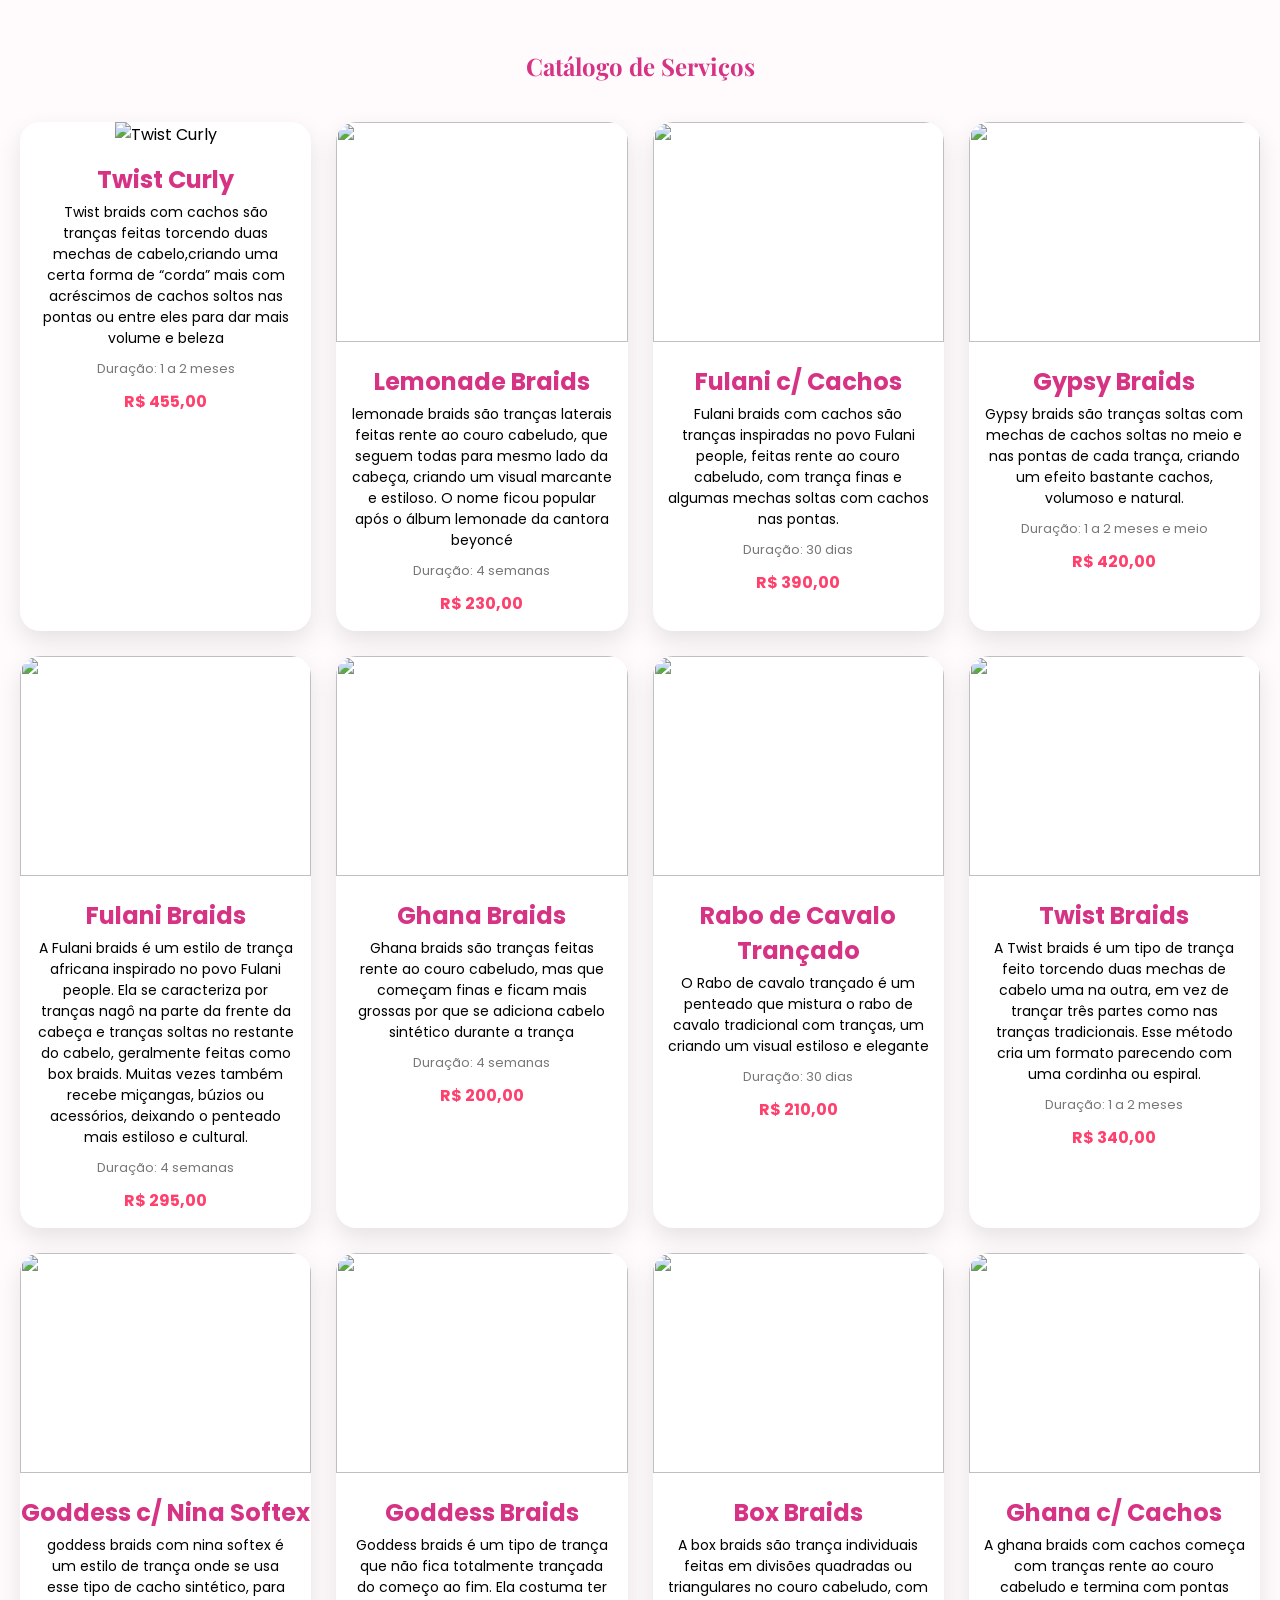
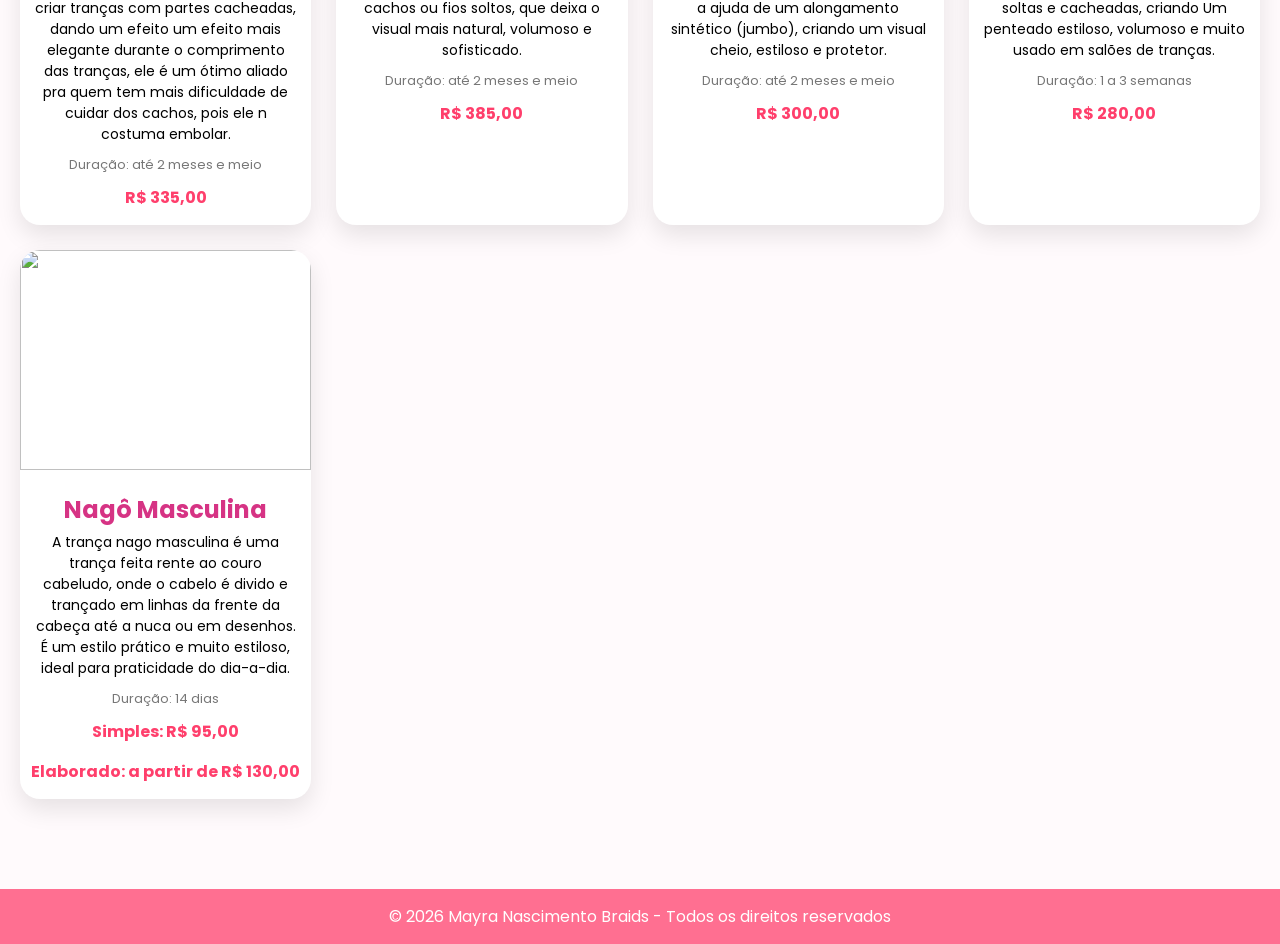
==== catalogo.html @ e72b5757 "Add files via upload" ====
<!DOCTYPE html>
<html lang="pt-BR">
<head>
  <meta charset="UTF-8">
  <title>Catálogo</title>
  
  <link rel="stylesheet" href="catalogo.css">
  <link href="https://fonts.googleapis.com/css2?family=Playfair+Display:wght@600&family=Poppins:wght@300;400;500&display=swap" rel="stylesheet">
</head>

<!-- Precisa arrumar esta page do catalogo - victor -->
 <!-- Precisa arrumar os textos, deixei ele completo mas não vai ficar legal, então acho que precisa ver oque vai cortar - victor -->
  <!-- Precisa colocar as fotos no cards Só colocar o caminho no # e se ficar ruim ajeitar no css - victor -->
   <!-- Tinha mais duas fotos mas precisa ver com a Dona (Mayra) quais são esses serviços - Victor -->

<body>

  <section class="catalogo">
    <h1>Catálogo de Serviços</h1>

    <div class="cards">

      <div class="card">
        <img src="img/#" alt="Twist Curly">
        <h2>Twist Curly</h2>
        <p>
Twist braids com cachos são tranças feitas torcendo duas mechas de cabelo,criando uma certa forma de “corda” mais com acréscimos de cachos soltos nas pontas ou entre eles para dar mais volume e beleza</p>
        <span>Duração: 1 a 2 meses</span>
        <strong>R$ 455,00</strong>
      </div>

      <div class="card">
        <img src="img/#">
        <h2>Lemonade Braids</h2>
        <p>lemonade braids são tranças laterais feitas rente ao couro cabeludo, que seguem todas para mesmo lado da cabeça, criando um visual marcante e estiloso. 
O nome ficou popular após o álbum lemonade da cantora beyoncé</p>
        <span>Duração: 4 semanas</span>
        <strong>R$ 230,00</strong>
      </div>

      <div class="card">
        <img src="img/#">
        <h2>Fulani c/ Cachos</h2>
        <p>Fulani braids com cachos são tranças inspiradas no povo Fulani people, feitas rente ao couro cabeludo, com trança finas e algumas mechas soltas com cachos nas pontas.</p>
        <span>Duração: 30 dias</span>
        <strong>R$ 390,00</strong>
      </div>

      <div class="card">
        <img src="img/#">
        <h2>Gypsy Braids</h2>
        <p>Gypsy braids são tranças soltas com mechas de cachos soltas no meio e nas pontas de cada trança, criando um efeito bastante cachos, volumoso e natural. </p>
        <span>Duração: 1 a 2 meses e meio</span>
        <strong>R$ 420,00</strong>
      </div>

      <div class="card">
        <img src="img/#">
        <h2>Fulani Braids</h2>
        <p>A Fulani braids é um estilo de trança africana inspirado no povo Fulani people.
Ela se caracteriza por tranças nagô na parte da frente da cabeça e tranças soltas no restante do cabelo, geralmente feitas como box braids.
Muitas vezes também recebe miçangas, búzios ou acessórios, deixando o penteado mais estiloso e cultural.</p>
        <span>Duração: 4 semanas</span>
        <strong>R$ 295,00</strong>
      </div>

      <div class="card">
        <img src="img/#">
        <h2>Ghana Braids</h2>
        <p>Ghana braids são tranças feitas rente ao couro cabeludo, mas que começam finas e ficam mais grossas por que se adiciona cabelo sintético durante a trança</p>
        <span>Duração: 4 semanas</span>
        <strong>R$ 200,00</strong>
      </div>

      <div class="card">
        <img src="img/#">
        <h2>Rabo de Cavalo Trançado</h2>
        <p>O Rabo de cavalo trançado é um penteado que mistura o rabo de cavalo tradicional com tranças, um criando um visual estiloso e elegante</p>
        <span>Duração: 30 dias</span>
        <strong>R$ 210,00</strong>
      </div>

      <div class="card">
        <img src="img/#">
        <h2>Twist Braids</h2>
        <p>A Twist braids é um tipo de trança feito torcendo duas mechas de cabelo uma na outra, em vez de trançar três partes como nas tranças tradicionais. Esse método cria um formato parecendo com uma cordinha ou espiral.</p>
        <span>Duração: 1 a 2 meses</span>
        <strong>R$ 340,00</strong>
      </div>

      <div class="card">
        <img src="img/#">
        <h2>Goddess c/ Nina Softex</h2>
        <p>goddess braids com nina softex é um estilo de trança onde se usa esse tipo de cacho sintético, para criar tranças com partes cacheadas, dando um efeito um efeito mais elegante durante o comprimento das tranças, ele é um ótimo aliado pra quem tem mais dificuldade de cuidar dos cachos, pois ele n costuma embolar.</p>
        <span>Duração: até 2 meses e meio</span>
        <strong>R$ 335,00</strong>
      </div>

      <div class="card">
        <img src="img/#">
        <h2>Goddess Braids</h2>
        <p>Goddess braids é um tipo de trança que não fica totalmente trançada do começo ao fim. Ela costuma ter cachos ou fios soltos, que deixa o visual mais natural, volumoso e sofisticado. </p>
        <span>Duração: até 2 meses e meio</span>
        <strong>R$ 385,00</strong>
      </div>

      <div class="card">
        <img src="img/#">
        <h2>Box Braids</h2>
        <p>A box braids são trança individuais feitas em divisões quadradas ou triangulares no couro cabeludo, com a ajuda de um alongamento sintético (jumbo), criando um visual cheio, estiloso e protetor.</p>
        <span>Duração: até 2 meses e meio</span>
        <strong>R$ 300,00</strong>
      </div>

      <div class="card">
        <img src="img/#">
        <h2>Ghana c/ Cachos</h2>
        <p>A ghana braids com cachos começa com tranças rente ao couro cabeludo e termina com pontas soltas e cacheadas, criando
Um penteado estiloso, volumoso e muito usado em salões de tranças.</p>
        <span>Duração: 1 a 3 semanas</span>
        <strong>R$ 280,00</strong>
      </div>

      <div class="card">
        <img src="img/#">
        <h2>Nagô Masculina</h2>
        <p>A trança nago masculina é uma trança feita rente ao couro cabeludo, onde o cabelo é divido e trançado em linhas da frente da cabeça até a nuca ou em desenhos. É um estilo prático e muito estiloso, ideal para praticidade do dia-a-dia.</p>
        <span>Duração: 14 dias</span>
        <strong>Simples: R$ 95,00</strong>
        <strong>Elaborado: a partir de R$ 130,00</strong>
      </div>

    </div>
  </section>

<footer>
    <p>© 2026 Mayra Nascimento Braids - Todos os direitos reservados</p>
  </footer>

</body>
</html>
---- catalogo.css ----
* {
  margin: 0;
  padding: 0;
  box-sizing: border-box;
}

body {
  background: #fffafc;
  font-family: 'Poppins', sans-serif;
}

.catalogo {
  padding: 50px 20px;
  text-align: center;
}

.catalogo h1 {
  font-family: 'Playfair Display', serif;
  color: #d63384;
  margin-bottom: 40px;
}

.cards {
  display: grid;
  grid-template-columns: repeat(auto-fit, minmax(250px, 1fr));
  gap: 25px;
}

.card {
  background: white;
  border-radius: 20px;
  overflow: hidden;
  box-shadow: 0 10px 25px rgba(0,0,0,0.1);
  transition: 0.3s;
}

.card:hover {
  transform: translateY(-8px);
}

.card img {
  width: 100%;
  height: 220px;
  object-fit: cover;
}

.card h2 {
  margin: 15px 0 5px;
  color: #d63384;
}

.card p {
  font-size: 14px;
  padding: 0 15px;
}

.card span {
  display: block;
  margin: 10px 0;
  color: #777;
  font-size: 13px;
}

.card strong {
  display: block;
  margin-bottom: 15px;
  color: #ff3f6c;
  font-size: 16px;
}

footer {
  background: #ff6f91;
  color: white;
  text-align: center;
  padding: 15px;
  margin-top: 40px;
}
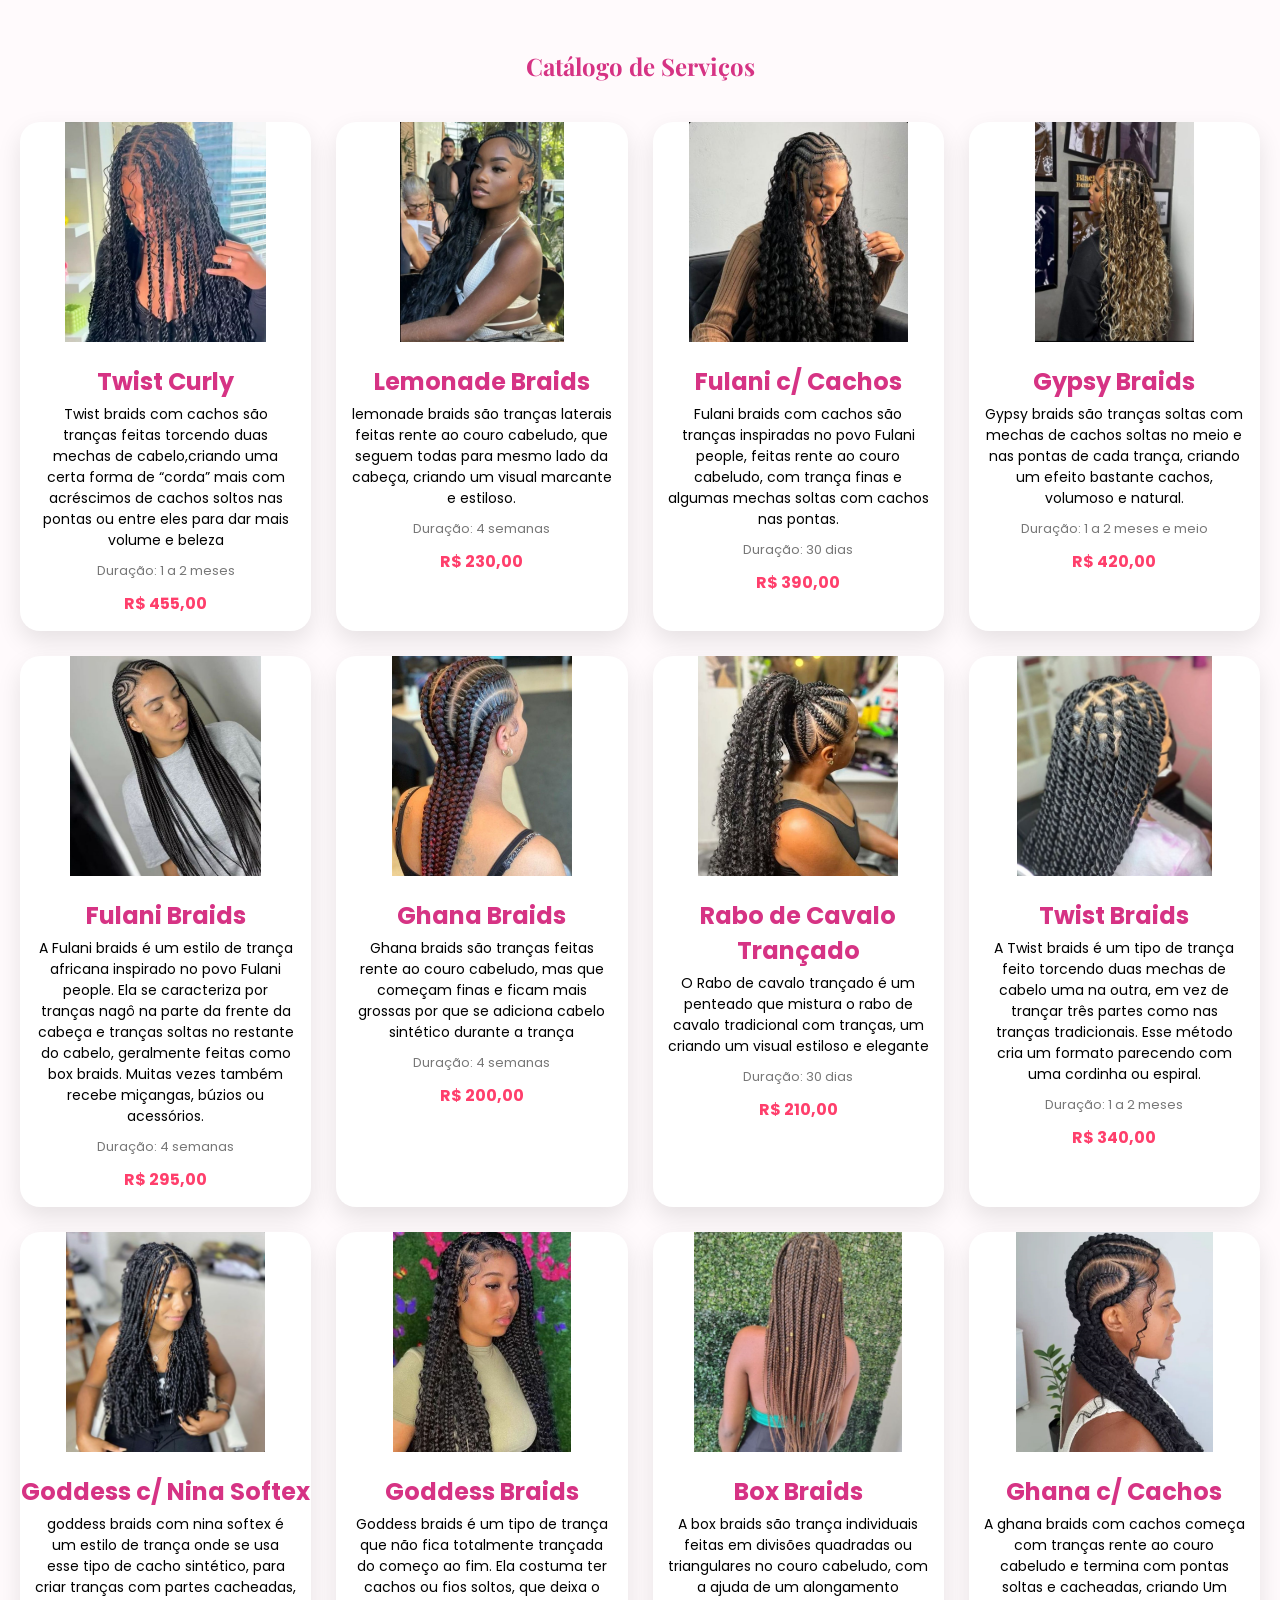
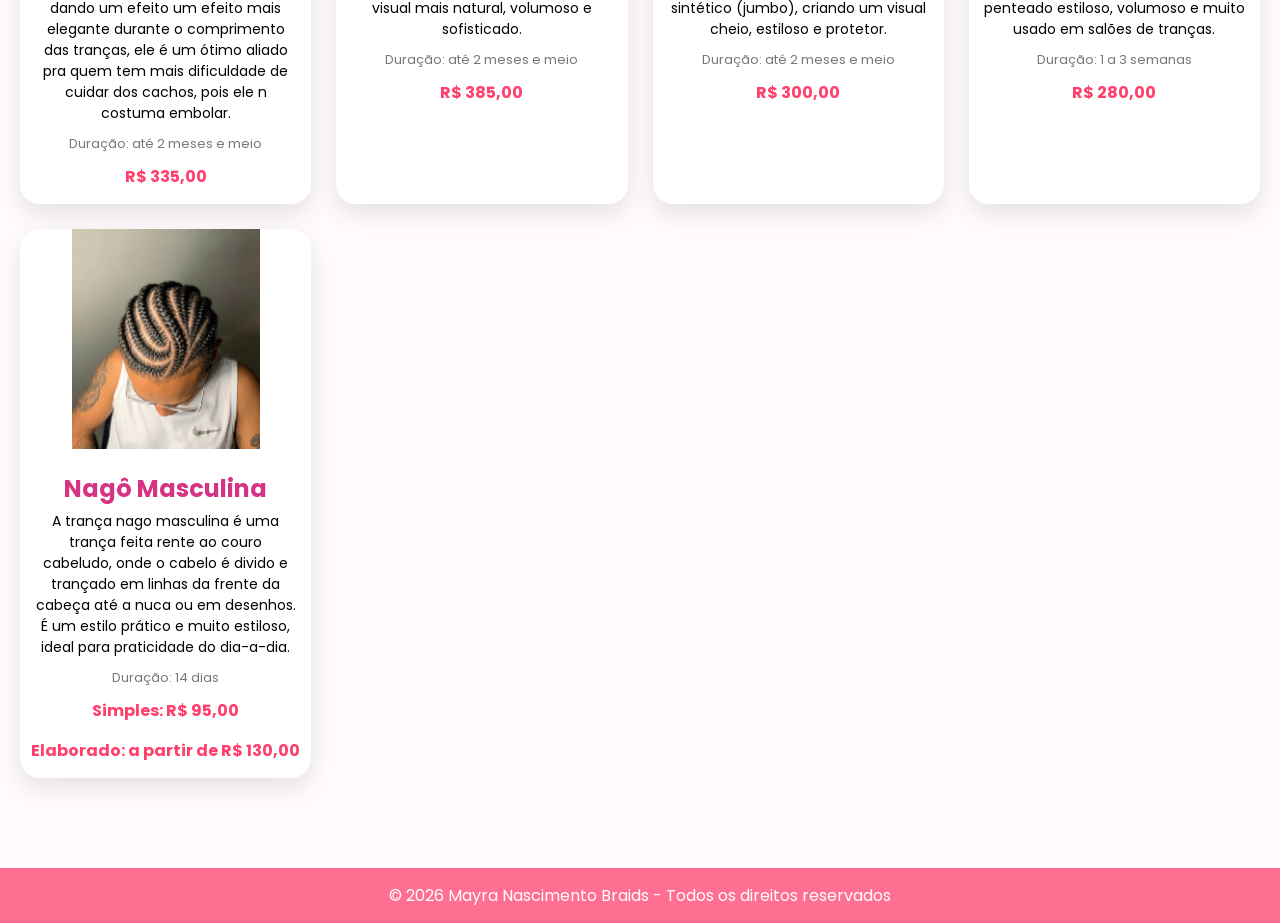
==== commit e0e17d96: "adicionei imagens e link para o whatszap" ====
--- a/catalogo.html
+++ b/catalogo.html
@@ -21,7 +21,7 @@
     <div class="cards">
 
       <div class="card">
-        <img src="img/#" alt="Twist Curly">
+        <img src="./img/twistcurly2.jpeg.png" alt="Twist Curly">
         <h2>Twist Curly</h2>
         <p>
 Twist braids com cachos são tranças feitas torcendo duas mechas de cabelo,criando uma certa forma de “corda” mais com acréscimos de cachos soltos nas pontas ou entre eles para dar mais volume e beleza</p>
@@ -30,16 +30,15 @@
       </div>
 
       <div class="card">
-        <img src="img/#">
+        <img src="./img/lemonade-braids.jpeg">
         <h2>Lemonade Braids</h2>
-        <p>lemonade braids são tranças laterais feitas rente ao couro cabeludo, que seguem todas para mesmo lado da cabeça, criando um visual marcante e estiloso. 
-O nome ficou popular após o álbum lemonade da cantora beyoncé</p>
+        <p>lemonade braids são tranças laterais feitas rente ao couro cabeludo, que seguem todas para mesmo lado da cabeça, criando um visual marcante e estiloso.</p>
         <span>Duração: 4 semanas</span>
         <strong>R$ 230,00</strong>
       </div>
 
       <div class="card">
-        <img src="img/#">
+        <img src="./img/fulani-cachos.jpeg">
         <h2>Fulani c/ Cachos</h2>
         <p>Fulani braids com cachos são tranças inspiradas no povo Fulani people, feitas rente ao couro cabeludo, com trança finas e algumas mechas soltas com cachos nas pontas.</p>
         <span>Duração: 30 dias</span>
@@ -47,7 +46,7 @@
       </div>
 
       <div class="card">
-        <img src="img/#">
+        <img src="./img/gypsy-braids.jpeg">
         <h2>Gypsy Braids</h2>
         <p>Gypsy braids são tranças soltas com mechas de cachos soltas no meio e nas pontas de cada trança, criando um efeito bastante cachos, volumoso e natural. </p>
         <span>Duração: 1 a 2 meses e meio</span>
@@ -55,17 +54,17 @@
       </div>
 
       <div class="card">
-        <img src="img/#">
+        <img src="./img/fulani2.jpeg.png">
         <h2>Fulani Braids</h2>
         <p>A Fulani braids é um estilo de trança africana inspirado no povo Fulani people.
 Ela se caracteriza por tranças nagô na parte da frente da cabeça e tranças soltas no restante do cabelo, geralmente feitas como box braids.
-Muitas vezes também recebe miçangas, búzios ou acessórios, deixando o penteado mais estiloso e cultural.</p>
+Muitas vezes também recebe miçangas, búzios ou acessórios.</p>
         <span>Duração: 4 semanas</span>
         <strong>R$ 295,00</strong>
       </div>
 
       <div class="card">
-        <img src="img/#">
+        <img src="./img/ghanabraids2.jpeg.png">
         <h2>Ghana Braids</h2>
         <p>Ghana braids são tranças feitas rente ao couro cabeludo, mas que começam finas e ficam mais grossas por que se adiciona cabelo sintético durante a trança</p>
         <span>Duração: 4 semanas</span>
@@ -73,7 +72,7 @@
       </div>
 
       <div class="card">
-        <img src="img/#">
+        <img src="./img/rabotrancado2.jpeg.png">
         <h2>Rabo de Cavalo Trançado</h2>
         <p>O Rabo de cavalo trançado é um penteado que mistura o rabo de cavalo tradicional com tranças, um criando um visual estiloso e elegante</p>
         <span>Duração: 30 dias</span>
@@ -81,7 +80,7 @@
       </div>
 
       <div class="card">
-        <img src="img/#">
+        <img src="./img/twist-braids.jpeg">
         <h2>Twist Braids</h2>
         <p>A Twist braids é um tipo de trança feito torcendo duas mechas de cabelo uma na outra, em vez de trançar três partes como nas tranças tradicionais. Esse método cria um formato parecendo com uma cordinha ou espiral.</p>
         <span>Duração: 1 a 2 meses</span>
@@ -89,7 +88,7 @@
       </div>
 
       <div class="card">
-        <img src="img/#">
+        <img src="./img/goddess-ninasoftex.jpeg">
         <h2>Goddess c/ Nina Softex</h2>
         <p>goddess braids com nina softex é um estilo de trança onde se usa esse tipo de cacho sintético, para criar tranças com partes cacheadas, dando um efeito um efeito mais elegante durante o comprimento das tranças, ele é um ótimo aliado pra quem tem mais dificuldade de cuidar dos cachos, pois ele n costuma embolar.</p>
         <span>Duração: até 2 meses e meio</span>
@@ -97,7 +96,7 @@
       </div>
 
       <div class="card">
-        <img src="img/#">
+        <img src="./img/goddessbraids2.jpeg.png">
         <h2>Goddess Braids</h2>
         <p>Goddess braids é um tipo de trança que não fica totalmente trançada do começo ao fim. Ela costuma ter cachos ou fios soltos, que deixa o visual mais natural, volumoso e sofisticado. </p>
         <span>Duração: até 2 meses e meio</span>
@@ -105,7 +104,7 @@
       </div>
 
       <div class="card">
-        <img src="img/#">
+        <img src="./img/boxbraids2.jpeg.png">
         <h2>Box Braids</h2>
         <p>A box braids são trança individuais feitas em divisões quadradas ou triangulares no couro cabeludo, com a ajuda de um alongamento sintético (jumbo), criando um visual cheio, estiloso e protetor.</p>
         <span>Duração: até 2 meses e meio</span>
@@ -113,7 +112,7 @@
       </div>
 
       <div class="card">
-        <img src="img/#">
+        <img src="./img/ganhacomcachos2.jpeg.png">
         <h2>Ghana c/ Cachos</h2>
         <p>A ghana braids com cachos começa com tranças rente ao couro cabeludo e termina com pontas soltas e cacheadas, criando
 Um penteado estiloso, volumoso e muito usado em salões de tranças.</p>
@@ -122,7 +121,7 @@
       </div>
 
       <div class="card">
-        <img src="img/#">
+        <img src="./img/nago-masculina.jpeg">
         <h2>Nagô Masculina</h2>
         <p>A trança nago masculina é uma trança feita rente ao couro cabeludo, onde o cabelo é divido e trançado em linhas da frente da cabeça até a nuca ou em desenhos. É um estilo prático e muito estiloso, ideal para praticidade do dia-a-dia.</p>
         <span>Duração: 14 dias</span>
--- a/catalogo.css
+++ b/catalogo.css
@@ -41,7 +41,7 @@
 .card img {
   width: 100%;
   height: 220px;
-  object-fit: cover;
+  object-fit: contain;
 }
 
 .card h2 {
